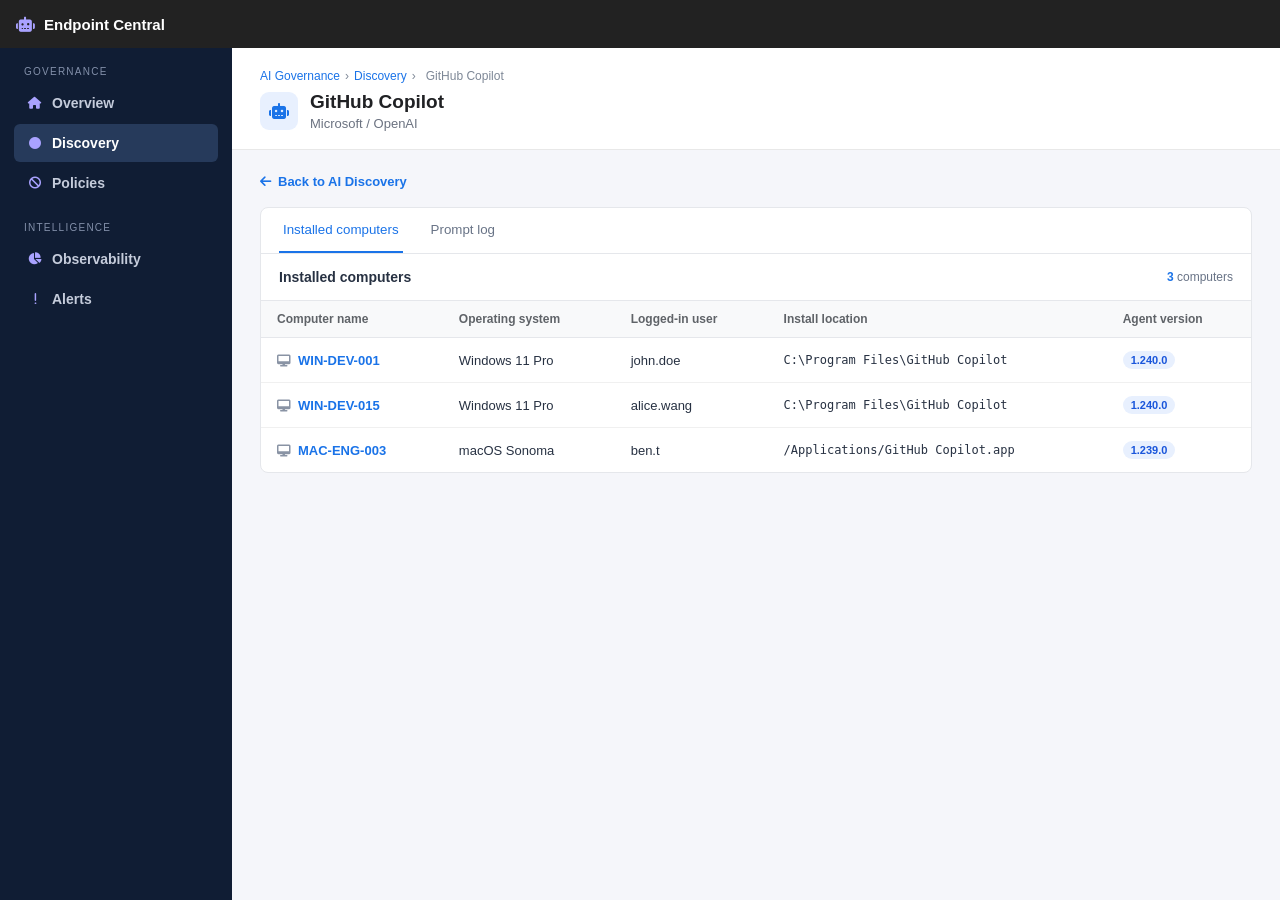
==== agent-details.html @ fd6d743c "Add agent prompt log and detail views" ====
<!DOCTYPE html>
<html lang="en">
<head>
  <meta charset="UTF-8" />
  <meta name="viewport" content="width=device-width, initial-scale=1.0" />
  <title>AI Agent Details — Endpoint Central</title>
  <link rel="stylesheet" href="https://cdnjs.cloudflare.com/ajax/libs/font-awesome/6.5.1/css/all.min.css" />
  <style>
    *{box-sizing:border-box;margin:0;padding:0} body{font-family:Lato,'Segoe UI',Arial,sans-serif;color:#273142;background:#f5f6fa;height:100vh;overflow:hidden} a{text-decoration:none;color:inherit}
    .topbar{height:48px;background:#222;color:#fff;display:flex;align-items:center;padding:0 16px;font-size:15px;font-weight:600}.topbar i{color:#a9a2ff;margin-right:9px}
    .layout{height:calc(100vh - 48px);display:flex}.sidebar{width:232px;flex:none;background:#101d34;padding:18px 14px}.section-label{padding:0 10px 7px;color:#8390aa;font-size:10px;font-weight:500;letter-spacing:1.25px;text-transform:uppercase}.section-label.intelligence{margin-top:20px}.nav-link{display:flex;align-items:center;gap:10px;padding:11px 14px;color:#c5ccdb;border-radius:6px;font-size:14px;font-weight:600;margin-bottom:2px}.nav-link i{width:14px;color:#a9a2ff;font-size:12px;text-align:center}.nav-link.active,.nav-link:hover{background:#263a5b;color:#fff}
    .content{flex:1;overflow:auto}.page-header{background:#fff;padding:21px 28px 18px;border-bottom:1px solid #e8e8e8}.breadcrumb{font-size:12px;color:#7d8796;margin-bottom:8px}.breadcrumb a{color:#1a73e8}.breadcrumb span{margin:0 5px}.title-row{display:flex;align-items:center;gap:12px}.agent-icon{width:38px;height:38px;display:grid;place-items:center;background:#e8f0fe;color:#1a73e8;border-radius:9px}.page-title{font-size:19px;font-weight:700;color:#202124}.subtitle{margin-top:3px;font-size:13px;color:#6b7280}
    .body{padding:22px 28px}.back-link{display:inline-flex;align-items:center;gap:7px;color:#1a73e8;font-size:13px;font-weight:600;margin-bottom:18px}.card{background:#fff;border:1px solid #e5e7eb;border-radius:8px;overflow:hidden;max-width:1100px}.tab-bar{display:flex;padding:0 18px;border-bottom:1px solid #e5e7eb}.tab{padding:14px 4px;margin-right:24px;border:0;border-bottom:2px solid transparent;background:none;color:#687386;font:600 13px inherit;cursor:pointer}.tab.active{color:#1a73e8;border-bottom-color:#1a73e8}.card-header{padding:15px 18px;border-bottom:1px solid #e5e7eb;display:flex;align-items:center;justify-content:space-between}.card-title{font-size:14px;font-weight:700}.computer-total{font-size:12px;color:#687386}.computer-total strong{color:#1a73e8}.table-wrap{overflow:auto}table{border-collapse:collapse;width:100%;min-width:680px}th{background:#f8f9fa;color:#5f6368;font-size:12px;text-align:left;padding:11px 16px;border-bottom:1px solid #e5e7eb}td{padding:13px 16px;font-size:13px;border-bottom:1px solid #f0f0f0}tr:last-child td{border-bottom:0}tbody tr.clickable{cursor:pointer}tbody tr.clickable:hover{background:#f5f8ff}.computer-name{font-weight:600;color:#1a73e8}.computer-name i{color:#8993a4;margin-right:7px;font-size:12px}.department{display:inline-block;background:#e8f0fe;color:#1a56db;padding:3px 8px;border-radius:9px;font-size:11px;font-weight:600}.classification{display:inline-block;background:#fff3e0;color:#a85c00;padding:3px 8px;border-radius:9px;font-size:11px;font-weight:600}.empty{padding:45px;text-align:center;color:#8b95a5;font-size:13px}.empty i{font-size:28px;display:block;margin-bottom:10px;color:#c4cad2}.prompt-preview{max-width:430px;white-space:nowrap;overflow:hidden;text-overflow:ellipsis}
  </style>
</head>
<body>
  <header class="topbar"><i class="fa fa-robot"></i> Endpoint Central</header>
  <div class="layout">
    <aside class="sidebar">
      <div class="section-label">Governance</div>
      <a class="nav-link" href="ai-discovery.html"><i class="fa fa-house"></i>Overview</a>
      <a class="nav-link active" href="ai-discovery.html"><i class="fa fa-circle"></i>Discovery</a>
      <a class="nav-link" href="privilege-control.html"><i class="fa fa-ban"></i>Policies</a>
      <div class="section-label intelligence">Intelligence</div>
      <a class="nav-link" href="data-access-audit.html"><i class="fa fa-chart-pie"></i>Observability</a>
      <a class="nav-link" href="#"><i class="fa fa-exclamation"></i>Alerts</a>
    </aside>
    <main class="content">
      <div class="page-header">
        <div class="breadcrumb"><a href="ai-discovery.html">AI Governance</a><span>›</span><a href="ai-discovery.html">Discovery</a><span>›</span><span id="crumbName">Agent details</span></div>
        <div class="title-row"><div class="agent-icon"><i class="fa fa-robot"></i></div><div><div class="page-title" id="agentName">AI Agent</div><div class="subtitle" id="agentPublisher"></div></div></div>
      </div>
      <div class="body">
        <a class="back-link" href="ai-discovery.html"><i class="fa fa-arrow-left"></i>Back to AI Discovery</a>
        <section class="card">
          <div class="tab-bar"><button class="tab active" data-tab="computers">Installed computers</button><button class="tab" data-tab="prompts">Prompt log</button></div>
          <div id="computersTab"><div class="card-header"><span class="card-title">Installed computers</span><span class="computer-total"><strong id="computerCount">0</strong> computers</span></div><div class="table-wrap"><table><thead><tr><th>Computer name</th><th>Operating system</th><th>Logged-in user</th><th>Install location</th><th>Agent version</th></tr></thead><tbody id="computerRows"></tbody></table></div></div>
          <div id="promptsTab" style="display:none"><div class="card-header"><span class="card-title">Prompt log</span><span class="computer-total"><strong id="promptCount">0</strong> prompts</span></div><div class="table-wrap"><table><thead><tr><th>Prompt</th><th>Attached files</th><th>Data classification</th><th>Computer</th><th>Time</th></tr></thead><tbody id="promptRows"></tbody></table></div></div>
        </section>
      </div>
    </main>
  </div>
  <script>
    const agents = {
      'AI-001': {name:'GitHub Copilot',provider:'Microsoft / OpenAI',computers:[['WIN-DEV-001','Windows 11 Pro','john.doe','C:\\Program Files\\GitHub Copilot','1.240.0'],['WIN-DEV-015','Windows 11 Pro','alice.wang','C:\\Program Files\\GitHub Copilot','1.240.0'],['MAC-ENG-003','macOS Sonoma','ben.t','/Applications/GitHub Copilot.app','1.239.0']]},
      'AI-002': {name:'Claude Desktop',provider:'Anthropic',computers:[['WIN-DEV-003','Windows 11 Pro','ravi.s','C:\\Users\\ravi.s\\AppData\\Local\\Claude','1.0.76'],['MAC-ENG-002','macOS Ventura','linda.m','/Applications/Claude.app','1.0.76']]},
      'AI-003': {name:'Cursor IDE',provider:'Anysphere / OpenAI',computers:[['WIN-DEV-007','Windows 11 Pro','emily.r','C:\\Users\\emily.r\\AppData\\Local\\Programs\\Cursor','0.48.7'],['MAC-ENG-008','macOS Sonoma','david.k','/Applications/Cursor.app','0.48.7']]},
      'AI-004': {name:'Ollama',provider:'Ollama (Local)',computers:[['WIN-DEV-011','Windows 11 Pro','arjun.p','C:\\Program Files\\Ollama','0.6.5']]},
      'AI-005': {name:'Continue.dev',provider:'Anthropic / OpenAI',computers:[['WIN-DEV-002','Windows 11 Pro','james.w','C:\\Users\\james.w\\.vscode\\extensions\\continue','1.0.3'],['WIN-DEV-008','Windows 10','nina.k','C:\\Users\\nina.k\\.vscode\\extensions\\continue','1.0.3']]},
      'AI-006': {name:'Gemini CLI',provider:'Google',computers:[['MAC-ENG-010','macOS Sonoma','sam.r','/usr/local/lib/node_modules/@google/gemini-cli','0.1.7']]},
      'AI-007': {name:'LM Studio',provider:'Hugging Face',computers:[['WIN-DEV-014','Windows 11 Pro','lucas.a','C:\\Users\\lucas.a\\AppData\\Local\\LM Studio','0.3.14'],['WIN-DEV-019','Windows 10','mia.c','C:\\Users\\mia.c\\AppData\\Local\\LM Studio','0.3.14']]},
      'AI-008': {name:'Codeium',provider:'Codeium',computers:[['WIN-DEV-004','Windows 11 Pro','zara.p','C:\\Users\\zara.p\\.vscode\\extensions\\codeium','1.41.0'],['WIN-DEV-013','Windows 11 Pro','henry.v','C:\\Users\\henry.v\\.vscode\\extensions\\codeium','1.41.0'],['MAC-ENG-005','macOS Ventura','grace.h','/Users/grace.h/.vscode/extensions/codeium','1.41.0']]}
    };
    const agentId = new URLSearchParams(location.search).get('agent') || 'AI-001';
    const agent = agents[agentId] || agents['AI-001'];
    const prompts = [
      {id:'P-001',text:'Summarize the customer escalation and propose a response.',files:['customer-escalation.docx'],classification:'Confidential',computer:agent.computers[0][0],time:'Jun 2, 2026 14:23'},
      {id:'P-002',text:'Review this deployment configuration for security issues.',files:['deployment-config.yaml','.env.example'],classification:'Internal',computer:agent.computers[0][0],time:'Jun 2, 2026 11:08'},
      {id:'P-003',text:'Create a concise summary of the attached project plan.',files:['project-plan.pdf'],classification:'Internal',computer:agent.computers.at(-1)[0],time:'Jun 1, 2026 16:42'}
    ];
    document.title = `${agent.name} — AI Discovery`;
    document.getElementById('agentName').textContent = agent.name;
    document.getElementById('crumbName').textContent = agent.name;
    document.getElementById('agentPublisher').textContent = agent.provider;
    document.getElementById('computerCount').textContent = agent.computers.length;
    document.getElementById('computerRows').innerHTML = agent.computers.length ? agent.computers.map(c => `<tr><td class="computer-name"><i class="fa fa-desktop"></i>${c[0]}</td><td>${c[1]}</td><td>${c[2]}</td><td style="font-family:monospace;font-size:12px">${c[3]}</td><td><span class="department">${c[4]}</span></td></tr>`).join('') : '<tr><td class="empty" colspan="5"><i class="fa fa-desktop"></i>No managed computers found for this agent.</td></tr>';
    document.getElementById('promptCount').textContent = prompts.length;
    document.getElementById('promptRows').innerHTML = prompts.map(p => `<tr class="clickable" onclick="location.href='prompt-details.html?agent=${agentId}&prompt=${p.id}'"><td class="prompt-preview">${p.text}</td><td>${p.files.join(', ')}</td><td><span class="classification">${p.classification}</span></td><td>${p.computer}</td><td class="last-seen">${p.time}</td></tr>`).join('');
    document.querySelectorAll('.tab').forEach(tab => tab.addEventListener('click', () => { const promptsActive = tab.dataset.tab === 'prompts'; document.querySelectorAll('.tab').forEach(t => t.classList.toggle('active', t === tab)); document.getElementById('computersTab').style.display = promptsActive ? 'none' : 'block'; document.getElementById('promptsTab').style.display = promptsActive ? 'block' : 'none'; }));
  </script>
</body>
</html>
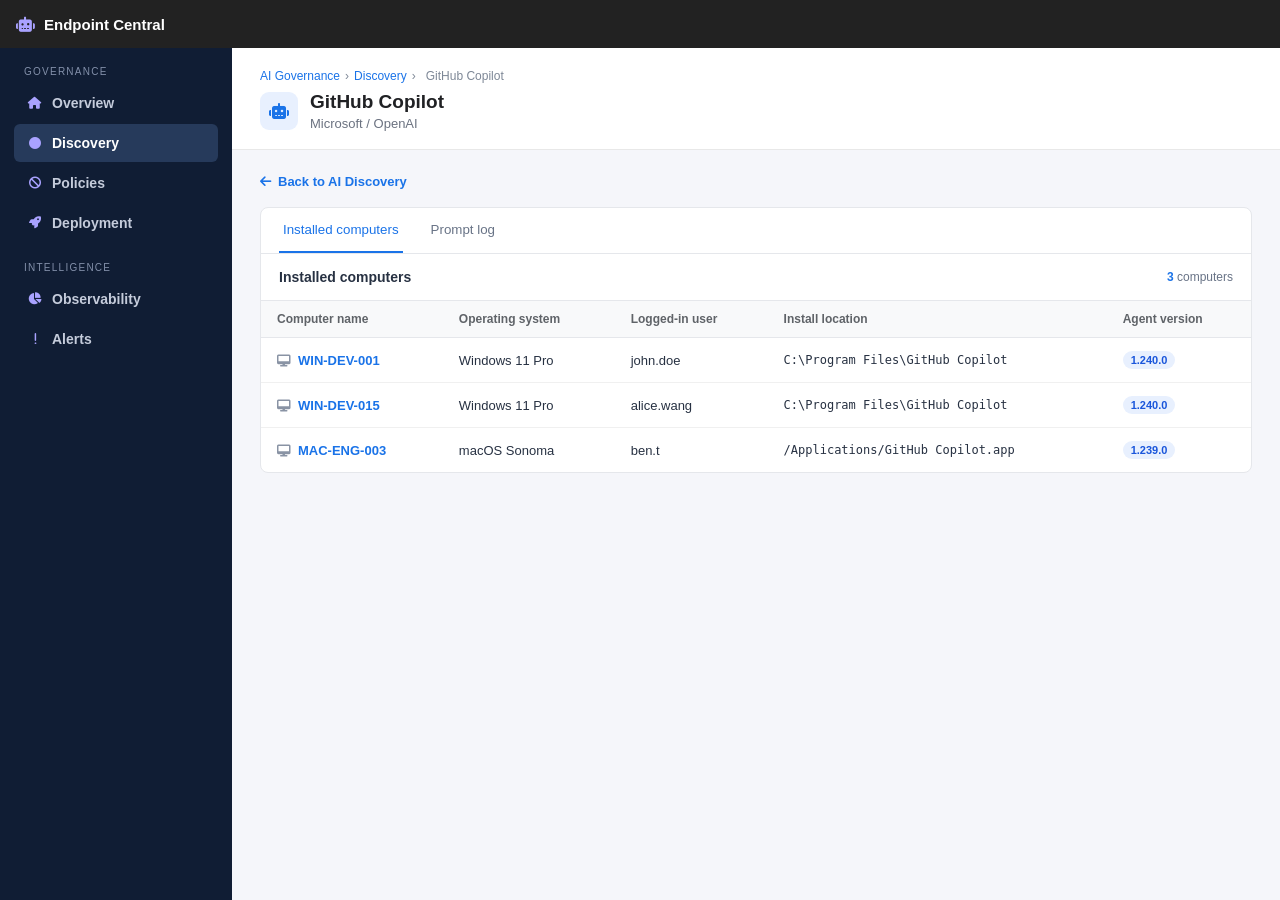
==== commit 3072face: "Add policy deployment and prompt observability" ====
--- a/agent-details.html
+++ b/agent-details.html
@@ -21,6 +21,7 @@
       <a class="nav-link" href="ai-discovery.html"><i class="fa fa-house"></i>Overview</a>
       <a class="nav-link active" href="ai-discovery.html"><i class="fa fa-circle"></i>Discovery</a>
       <a class="nav-link" href="privilege-control.html"><i class="fa fa-ban"></i>Policies</a>
+      <a class="nav-link" href="deployment.html"><i class="fa fa-rocket"></i>Deployment</a>
       <div class="section-label intelligence">Intelligence</div>
       <a class="nav-link" href="data-access-audit.html"><i class="fa fa-chart-pie"></i>Observability</a>
       <a class="nav-link" href="#"><i class="fa fa-exclamation"></i>Alerts</a>
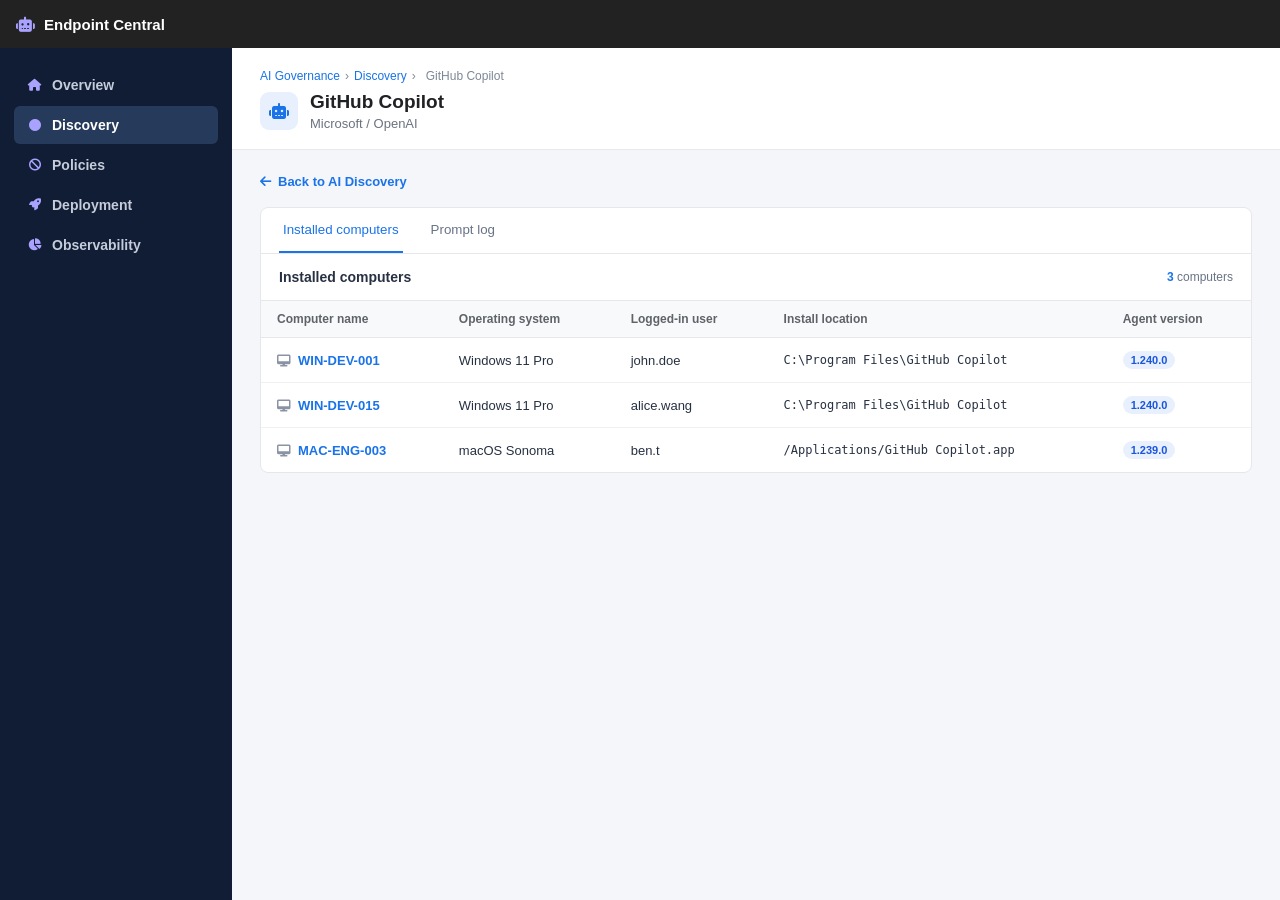
==== commit 3a2dfd69: "Add governance overview dashboard" ====
--- a/agent-details.html
+++ b/agent-details.html
@@ -17,14 +17,11 @@
   <header class="topbar"><i class="fa fa-robot"></i> Endpoint Central</header>
   <div class="layout">
     <aside class="sidebar">
-      <div class="section-label">Governance</div>
-      <a class="nav-link" href="ai-discovery.html"><i class="fa fa-house"></i>Overview</a>
+      <a class="nav-link" href="overview.html"><i class="fa fa-house"></i>Overview</a>
       <a class="nav-link active" href="ai-discovery.html"><i class="fa fa-circle"></i>Discovery</a>
       <a class="nav-link" href="privilege-control.html"><i class="fa fa-ban"></i>Policies</a>
       <a class="nav-link" href="deployment.html"><i class="fa fa-rocket"></i>Deployment</a>
-      <div class="section-label intelligence">Intelligence</div>
       <a class="nav-link" href="data-access-audit.html"><i class="fa fa-chart-pie"></i>Observability</a>
-      <a class="nav-link" href="#"><i class="fa fa-exclamation"></i>Alerts</a>
     </aside>
     <main class="content">
       <div class="page-header">
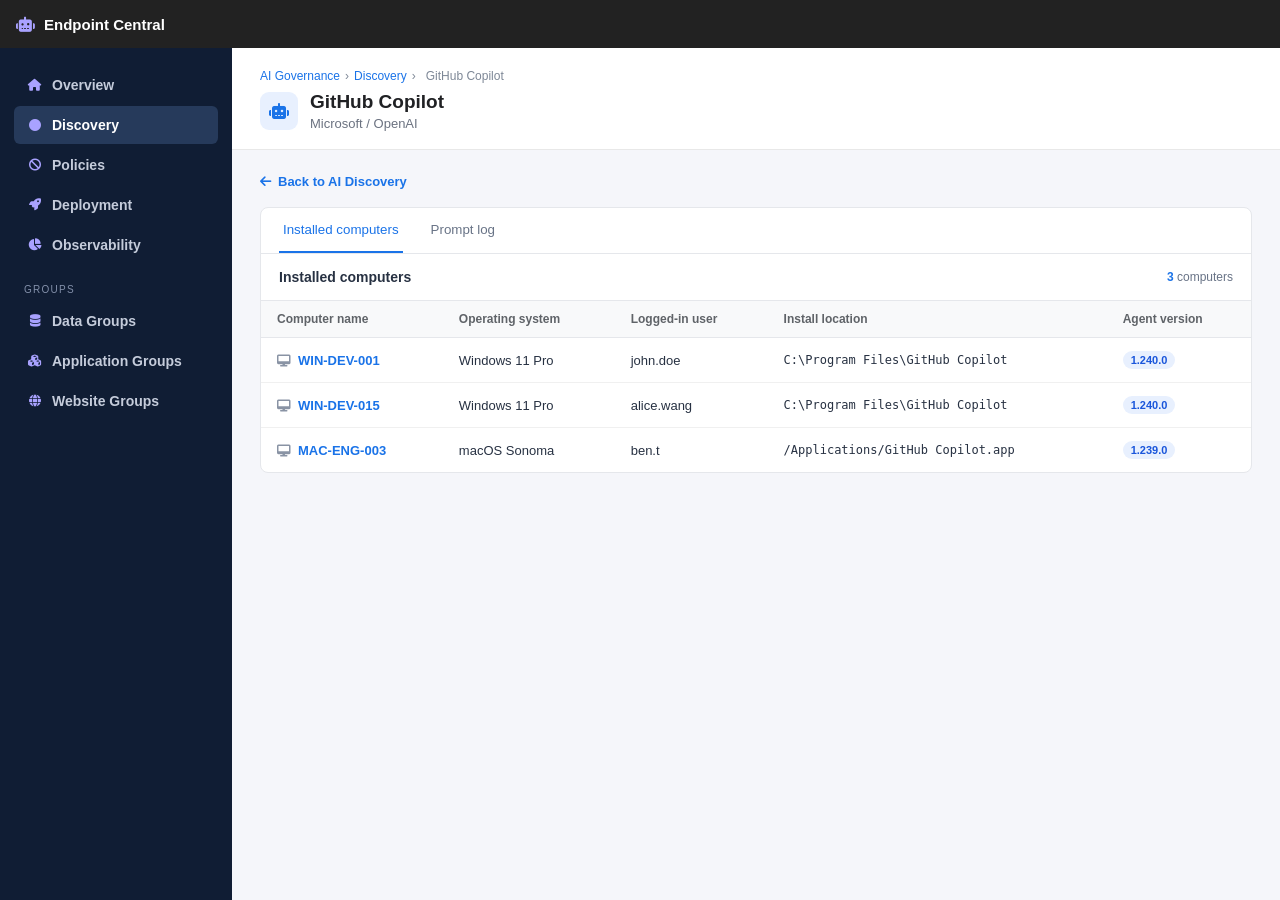
==== commit 256260c0: "Refine advanced rule group controls" ====
--- a/agent-details.html
+++ b/agent-details.html
@@ -22,6 +22,10 @@
       <a class="nav-link" href="privilege-control.html"><i class="fa fa-ban"></i>Policies</a>
       <a class="nav-link" href="deployment.html"><i class="fa fa-rocket"></i>Deployment</a>
       <a class="nav-link" href="data-access-audit.html"><i class="fa fa-chart-pie"></i>Observability</a>
+      <div class="section-label intelligence">Groups</div>
+      <a class="nav-link" href="#"><i class="fa fa-database"></i>Data Groups</a>
+      <a class="nav-link" href="#"><i class="fa fa-cubes"></i>Application Groups</a>
+      <a class="nav-link" href="#"><i class="fa fa-globe"></i>Website Groups</a>
     </aside>
     <main class="content">
       <div class="page-header">
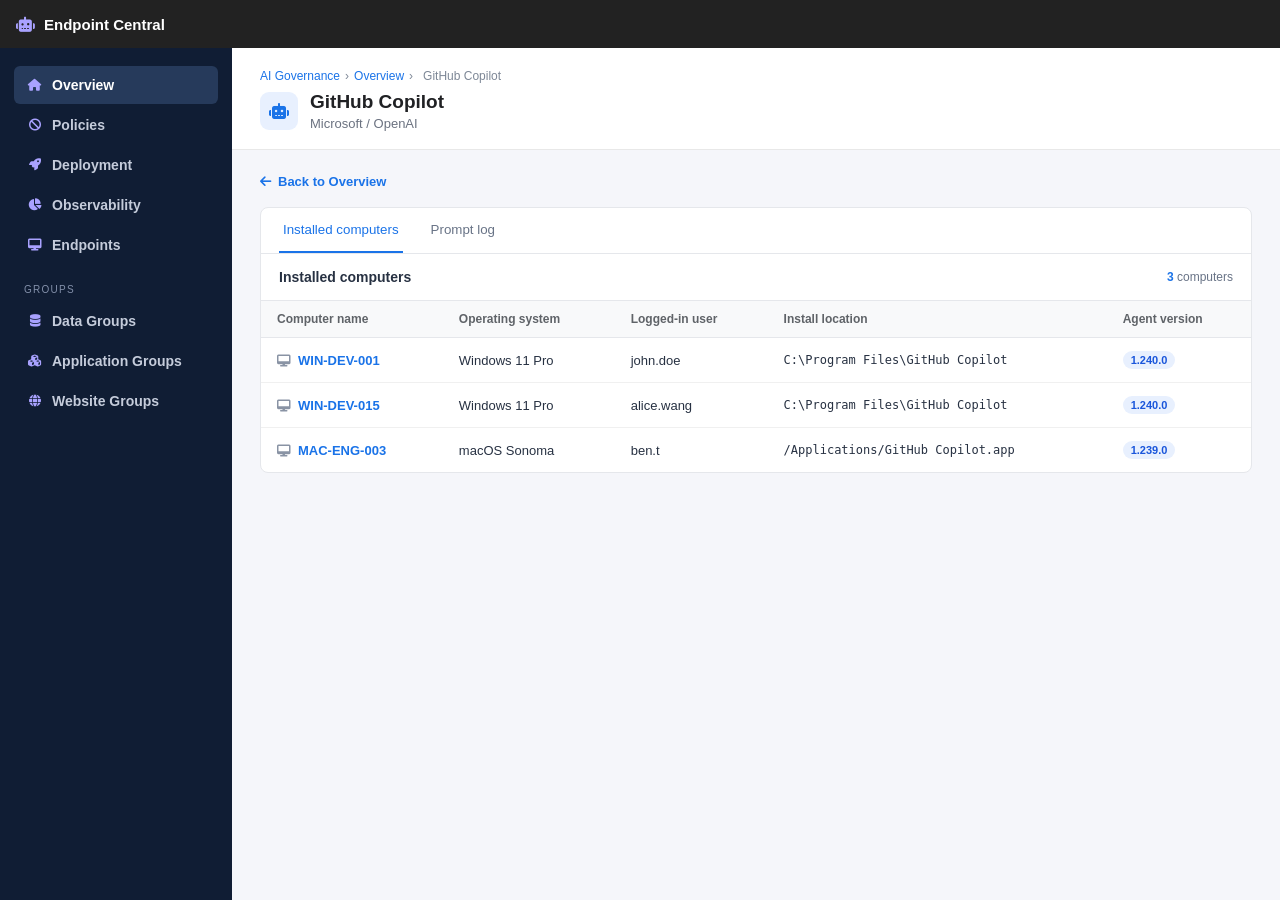
==== commit 8bbfde21: "Expand AI governance workflows and add product specs" ====
--- a/agent-details.html
+++ b/agent-details.html
@@ -17,11 +17,11 @@
   <header class="topbar"><i class="fa fa-robot"></i> Endpoint Central</header>
   <div class="layout">
     <aside class="sidebar">
-      <a class="nav-link" href="overview.html"><i class="fa fa-house"></i>Overview</a>
-      <a class="nav-link active" href="ai-discovery.html"><i class="fa fa-circle"></i>Discovery</a>
+      <a class="nav-link active" href="overview.html"><i class="fa fa-house"></i>Overview</a>
       <a class="nav-link" href="privilege-control.html"><i class="fa fa-ban"></i>Policies</a>
       <a class="nav-link" href="deployment.html"><i class="fa fa-rocket"></i>Deployment</a>
       <a class="nav-link" href="data-access-audit.html"><i class="fa fa-chart-pie"></i>Observability</a>
+      <a class="nav-link" href="endpoints.html"><i class="fa fa-desktop"></i>Endpoints</a>
       <div class="section-label intelligence">Groups</div>
       <a class="nav-link" href="#"><i class="fa fa-database"></i>Data Groups</a>
       <a class="nav-link" href="#"><i class="fa fa-cubes"></i>Application Groups</a>
@@ -29,11 +29,11 @@
     </aside>
     <main class="content">
       <div class="page-header">
-        <div class="breadcrumb"><a href="ai-discovery.html">AI Governance</a><span>›</span><a href="ai-discovery.html">Discovery</a><span>›</span><span id="crumbName">Agent details</span></div>
+        <div class="breadcrumb"><a href="overview.html">AI Governance</a><span>›</span><a href="overview.html#discoveredAgents">Overview</a><span>›</span><span id="crumbName">Agent details</span></div>
         <div class="title-row"><div class="agent-icon"><i class="fa fa-robot"></i></div><div><div class="page-title" id="agentName">AI Agent</div><div class="subtitle" id="agentPublisher"></div></div></div>
       </div>
       <div class="body">
-        <a class="back-link" href="ai-discovery.html"><i class="fa fa-arrow-left"></i>Back to AI Discovery</a>
+        <a class="back-link" href="overview.html#discoveredAgents"><i class="fa fa-arrow-left"></i>Back to Overview</a>
         <section class="card">
           <div class="tab-bar"><button class="tab active" data-tab="computers">Installed computers</button><button class="tab" data-tab="prompts">Prompt log</button></div>
           <div id="computersTab"><div class="card-header"><span class="card-title">Installed computers</span><span class="computer-total"><strong id="computerCount">0</strong> computers</span></div><div class="table-wrap"><table><thead><tr><th>Computer name</th><th>Operating system</th><th>Logged-in user</th><th>Install location</th><th>Agent version</th></tr></thead><tbody id="computerRows"></tbody></table></div></div>
@@ -56,11 +56,11 @@
     const agentId = new URLSearchParams(location.search).get('agent') || 'AI-001';
     const agent = agents[agentId] || agents['AI-001'];
     const prompts = [
-      {id:'P-001',text:'Summarize the customer escalation and propose a response.',files:['customer-escalation.docx'],classification:'Confidential',computer:agent.computers[0][0],time:'Jun 2, 2026 14:23'},
-      {id:'P-002',text:'Review this deployment configuration for security issues.',files:['deployment-config.yaml','.env.example'],classification:'Internal',computer:agent.computers[0][0],time:'Jun 2, 2026 11:08'},
-      {id:'P-003',text:'Create a concise summary of the attached project plan.',files:['project-plan.pdf'],classification:'Internal',computer:agent.computers.at(-1)[0],time:'Jun 1, 2026 16:42'}
+      {id:'P-001',text:'Summarize the customer escalation and propose a response.',files:['customer-escalation.docx','incident-timeline.xlsx'],classification:'PII',computer:agent.computers[0][0],time:'Jun 2, 2026 14:23'},
+      {id:'P-002',text:'Review this deployment configuration for security issues.',files:['deployment-config.yaml','.env.example'],classification:'Credentials & Secrets',computer:agent.computers[0][0],time:'Jun 2, 2026 11:08'},
+      {id:'P-003',text:'Create a concise summary of the attached project plan.',files:['project-plan.pdf','rollout-owners.csv'],classification:'Internal Documents',computer:agent.computers.at(-1)[0],time:'Jun 1, 2026 16:42'}
     ];
-    document.title = `${agent.name} — AI Discovery`;
+    document.title = `${agent.name} — AI Governance Overview`;
     document.getElementById('agentName').textContent = agent.name;
     document.getElementById('crumbName').textContent = agent.name;
     document.getElementById('agentPublisher').textContent = agent.provider;
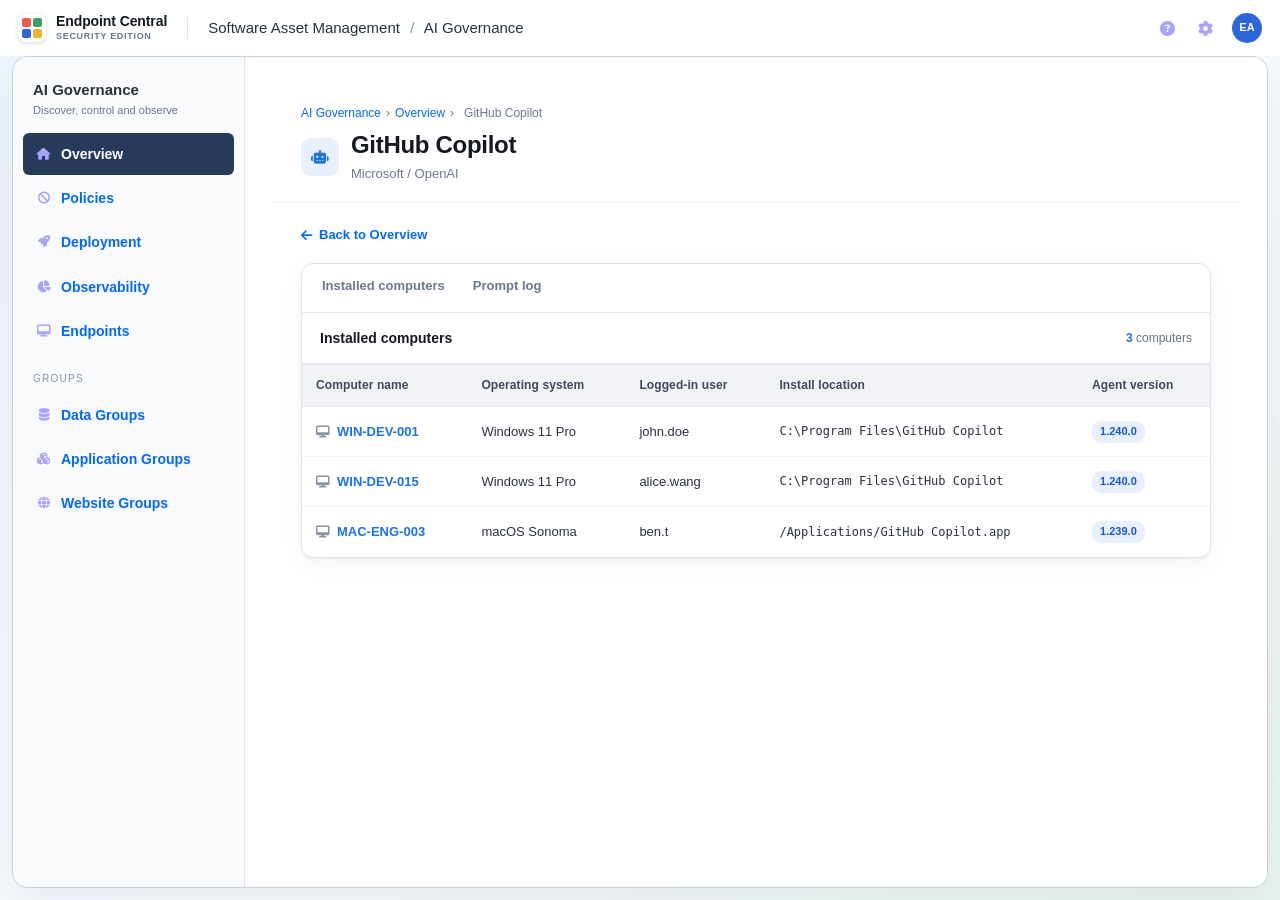
==== commit 6ce3e25f: "Revamp prototype with EC Prism design system" ====
--- a/agent-details.html
+++ b/agent-details.html
@@ -12,6 +12,8 @@
     .content{flex:1;overflow:auto}.page-header{background:#fff;padding:21px 28px 18px;border-bottom:1px solid #e8e8e8}.breadcrumb{font-size:12px;color:#7d8796;margin-bottom:8px}.breadcrumb a{color:#1a73e8}.breadcrumb span{margin:0 5px}.title-row{display:flex;align-items:center;gap:12px}.agent-icon{width:38px;height:38px;display:grid;place-items:center;background:#e8f0fe;color:#1a73e8;border-radius:9px}.page-title{font-size:19px;font-weight:700;color:#202124}.subtitle{margin-top:3px;font-size:13px;color:#6b7280}
     .body{padding:22px 28px}.back-link{display:inline-flex;align-items:center;gap:7px;color:#1a73e8;font-size:13px;font-weight:600;margin-bottom:18px}.card{background:#fff;border:1px solid #e5e7eb;border-radius:8px;overflow:hidden;max-width:1100px}.tab-bar{display:flex;padding:0 18px;border-bottom:1px solid #e5e7eb}.tab{padding:14px 4px;margin-right:24px;border:0;border-bottom:2px solid transparent;background:none;color:#687386;font:600 13px inherit;cursor:pointer}.tab.active{color:#1a73e8;border-bottom-color:#1a73e8}.card-header{padding:15px 18px;border-bottom:1px solid #e5e7eb;display:flex;align-items:center;justify-content:space-between}.card-title{font-size:14px;font-weight:700}.computer-total{font-size:12px;color:#687386}.computer-total strong{color:#1a73e8}.table-wrap{overflow:auto}table{border-collapse:collapse;width:100%;min-width:680px}th{background:#f8f9fa;color:#5f6368;font-size:12px;text-align:left;padding:11px 16px;border-bottom:1px solid #e5e7eb}td{padding:13px 16px;font-size:13px;border-bottom:1px solid #f0f0f0}tr:last-child td{border-bottom:0}tbody tr.clickable{cursor:pointer}tbody tr.clickable:hover{background:#f5f8ff}.computer-name{font-weight:600;color:#1a73e8}.computer-name i{color:#8993a4;margin-right:7px;font-size:12px}.department{display:inline-block;background:#e8f0fe;color:#1a56db;padding:3px 8px;border-radius:9px;font-size:11px;font-weight:600}.classification{display:inline-block;background:#fff3e0;color:#a85c00;padding:3px 8px;border-radius:9px;font-size:11px;font-weight:600}.empty{padding:45px;text-align:center;color:#8b95a5;font-size:13px}.empty i{font-size:28px;display:block;margin-bottom:10px;color:#c4cad2}.prompt-preview{max-width:430px;white-space:nowrap;overflow:hidden;text-overflow:ellipsis}
   </style>
+  <link rel="stylesheet" href="prism-theme.css">
+  <script src="prism-shell.js" defer></script>
 </head>
 <body>
   <header class="topbar"><i class="fa fa-robot"></i> Endpoint Central</header>
--- a/prism-theme.css
+++ b/prism-theme.css
@@ -0,0 +1,123 @@
+/* Endpoint Central Prism design-system adapter for the AI Governance prototype. */
+@font-face{font-family:"Zoho Puvi";src:url("https://static.zohocdn.com/iam/v2/components/fonts/Zoho_Puvi_Regular.woff2") format("woff2");font-weight:400;font-style:normal;font-display:swap}
+@font-face{font-family:"Zoho Puvi";src:url("https://static.zohocdn.com/iam/v2/components/fonts/Zoho_Puvi_Medium.woff2") format("woff2");font-weight:500;font-style:normal;font-display:swap}
+@font-face{font-family:"Zoho Puvi";src:url("https://static.zohocdn.com/iam/v2/components/fonts/Zoho_Puvi_Semibold.woff2") format("woff2");font-weight:600;font-style:normal;font-display:swap}
+
+:root{
+  --uems-white:#fff;--uems-black:#15181e;
+  --uems-text-primary:#15181e;--uems-text-secondary:#2a303d;--uems-text-tertiary:#40485b;--uems-text-quaternary:#6b7690;--uems-text-disabled:#8893ad;--uems-text-link:#006aff;
+  --uems-border-primary:#b4bbcc;--uems-border-secondary:#c3c9d6;--uems-border-tertiary:#e1e4eb;--uems-border-quaternary:#f0f2f5;--uems-border-accent:#006aff;
+  --uems-bg-primary:#fff;--uems-bg-secondary:#f0f2f5;--uems-bg-secondary-subtle:#f9fafb;--uems-bg-hover:#f0f4fa;--uems-bg-active:#eaf0fc;
+  --uems-info:#2c66dd;--uems-info-subtle:#eaf0fc;--uems-success:#0a7138;--uems-success-subtle:#e7f3ed;--uems-error:#c1181b;--uems-error-subtle:#fdebec;--uems-warning:#bc4200;--uems-warning-subtle:#ffeee5;--uems-alert:#956b11;--uems-alert-subtle:#fef8eb;
+  --uems-space-1:4px;--uems-space-2:8px;--uems-space-3:12px;--uems-space-4:16px;--uems-space-5:20px;--uems-space-6:24px;--uems-space-8:32px;
+  --uems-radius-1:4px;--uems-radius-2:8px;--uems-radius-3:12px;--uems-radius-4:16px;--uems-radius-pill:999px;
+  --uems-shadow-card:0 1px 2px rgba(21,24,30,.05),0 6px 20px rgba(64,72,91,.06);--uems-shadow-overlay:0 12px 36px rgba(21,24,30,.16);
+  --prism-sidebar:232px;--prism-header:56px;
+}
+
+*,*::before,*::after{box-sizing:border-box}
+html,body{min-height:100%}
+body.prism-ui{margin:0;color:var(--uems-text-primary);font-family:"Zoho Puvi",Inter,"Segoe UI",Arial,sans-serif;font-size:14px;line-height:1.45;background:linear-gradient(135deg,#edf5ff 0%,#fafcff 52%,#eaf5ef 100%);-webkit-font-smoothing:antialiased}
+body.prism-ui a{color:var(--uems-text-link);text-decoration:none}
+body.prism-ui button,body.prism-ui input,body.prism-ui select,body.prism-ui textarea{font:inherit}
+
+/* Product shell */
+body.prism-ui>.top,body.prism-ui>.topbar{height:var(--prism-header)!important;min-height:var(--prism-header)!important;padding:0 18px!important;display:flex!important;align-items:center!important;gap:20px!important;color:var(--uems-text-primary)!important;background:rgba(255,255,255,.92)!important;border:0!important;box-shadow:none!important;backdrop-filter:blur(12px);position:relative;z-index:100}
+body.prism-ui>.topbar{position:relative!important}
+body.prism-ui.prism-complex-shell>.topbar{position:fixed!important;inset:0 0 auto 0!important}
+.prism-brand{display:flex;align-items:center;gap:10px;min-width:max-content}
+.prism-brand-mark{width:28px;height:28px;display:grid;grid-template-columns:repeat(2,1fr);gap:2px;padding:4px;border-radius:8px;background:#fff;box-shadow:0 1px 4px rgba(21,24,30,.18)}
+.prism-brand-mark span{display:block;border-radius:2px}.prism-brand-mark span:nth-child(1){background:#f15b46}.prism-brand-mark span:nth-child(2){background:#38a169}.prism-brand-mark span:nth-child(3){background:#2c66dd}.prism-brand-mark span:nth-child(4){background:#f0b429}
+.prism-brand-copy{display:flex;flex-direction:column;line-height:1.05}.prism-brand-copy strong{font-size:14px;font-weight:700;letter-spacing:-.1px}.prism-brand-copy small{margin-top:3px;color:var(--uems-text-quaternary);font-size:9px;font-weight:600;text-transform:uppercase;letter-spacing:.7px}
+.prism-header-context{padding-left:20px;border-left:1px solid var(--uems-border-tertiary);color:var(--uems-text-secondary);font-weight:500}.prism-header-context span{padding:0 6px;color:var(--uems-text-disabled)}
+.prism-header-actions{margin-left:auto;display:flex;align-items:center;gap:6px}.prism-icon-button{width:32px;height:32px;display:grid;place-items:center;border:1px solid transparent;border-radius:8px;color:var(--uems-text-tertiary);background:transparent}.prism-icon-button:hover{border-color:var(--uems-border-tertiary);background:var(--uems-bg-secondary-subtle)}.prism-avatar{width:30px;height:30px;display:grid;place-items:center;border-radius:50%;color:#fff;background:#2c66dd;font-size:11px;font-weight:700}
+body.prism-ui .topbar-left .brand{display:flex!important;align-items:center!important;padding:0!important;border:0!important;background:transparent!important;color:inherit!important}
+body.prism-ui .topbar-nav{height:100%;gap:2px}
+body.prism-ui .topnav-item{height:100%;padding:0 10px!important;display:flex;align-items:center;color:var(--uems-text-quaternary)!important;border:0!important;font-size:12px!important;font-weight:500}
+body.prism-ui .topnav-item:hover{color:var(--uems-text-primary)!important;background:var(--uems-bg-secondary-subtle)!important}
+body.prism-ui .topnav-item.active{color:var(--uems-text-link)!important;background:transparent!important;box-shadow:inset 0 -3px 0 var(--uems-border-accent)}
+body.prism-ui .topbar-right{margin-left:auto;color:var(--uems-text-tertiary)}
+body.prism-ui .topbar-action{border-radius:8px!important;color:var(--uems-text-tertiary)!important}.topbar-action:hover{background:var(--uems-bg-secondary)!important}
+
+body.prism-ui>.layout,body.prism-ui>.main-wrapper{display:flex;margin:0 12px 12px!important;height:calc(100vh - 68px)!important;min-height:620px;background:var(--uems-bg-primary);border:1px solid rgba(180,187,204,.7);border-radius:var(--uems-radius-4);box-shadow:0 18px 50px rgba(65,82,110,.10);overflow:hidden}
+body.prism-ui>.main-wrapper{position:relative!important;top:auto!important;left:auto!important;width:auto!important;margin-top:var(--prism-header)!important}
+body.prism-ui .side,body.prism-ui .sidebar{flex:0 0 var(--prism-sidebar);width:var(--prism-sidebar)!important;min-width:var(--prism-sidebar);padding:14px 10px!important;background:var(--uems-bg-secondary-subtle)!important;border-right:1px solid var(--uems-border-tertiary)!important;color:var(--uems-text-secondary);overflow-y:auto}
+.prism-side-heading{padding:8px 10px 14px}.prism-side-heading strong{display:block;font-size:15px;font-weight:700}.prism-side-heading small{display:block;margin-top:2px;color:var(--uems-text-quaternary);font-size:11px}
+body.prism-ui .nav,body.prism-ui .sidebar-group-items li a{min-height:38px;margin:2px 0;padding:9px 10px!important;display:flex!important;align-items:center;gap:10px;border-radius:8px!important;color:var(--uems-text-tertiary)!important;border:0!important;font-size:13px!important;font-weight:500}
+body.prism-ui .nav i,body.prism-ui .sidebar-group-items li a i{width:18px;text-align:center;color:var(--uems-text-quaternary)}
+body.prism-ui .nav:hover,body.prism-ui .sidebar-group-items li a:hover{background:var(--uems-bg-hover)!important;color:var(--uems-text-primary)!important}
+body.prism-ui .nav.active,body.prism-ui .sidebar-group-items li a.active{background:var(--uems-bg-active)!important;color:#174ea6!important;font-weight:600!important;box-shadow:inset 3px 0 0 var(--uems-border-accent)}
+body.prism-ui .nav.active i,body.prism-ui .sidebar-group-items li a.active i{color:var(--uems-text-link)}
+body.prism-ui .label,body.prism-ui .sidebar-sub-label{display:block;margin:20px 10px 7px!important;padding:0!important;color:var(--uems-text-disabled)!important;font-size:10px!important;font-weight:700!important;letter-spacing:1.1px;text-transform:uppercase}
+body.prism-ui .sidebar-group:not(#aiGovGroup){display:none!important}
+body.prism-ui .sidebar-group-header{display:none!important}
+body.prism-ui .sidebar-group-items{display:block!important;margin:0!important;padding:0!important;list-style:none}
+body.prism-ui .sidebar-collapse-btn{border-color:var(--uems-border-tertiary)!important;background:#fff!important;color:var(--uems-text-quaternary)!important}
+
+/* Content and page headers */
+body.prism-ui .main,body.prism-ui .content{min-width:0;flex:1;background:var(--uems-bg-primary);overflow:auto!important}
+body.prism-ui .main>.header,body.prism-ui .content-header,body.prism-ui .page-header{padding:24px 28px 18px!important;background:#fff!important;border-bottom:1px solid var(--uems-border-quaternary)!important}
+body.prism-ui .header .title,body.prism-ui .page-title,body.prism-ui h1{color:var(--uems-text-primary)!important;font-size:24px!important;line-height:1.25!important;font-weight:700!important;letter-spacing:-.3px}
+body.prism-ui .header .sub,body.prism-ui .page-subtitle,body.prism-ui .subtitle{margin-top:5px;color:var(--uems-text-quaternary)!important;font-size:13px!important}
+body.prism-ui .crumb,body.prism-ui .breadcrumb{margin-bottom:8px;color:var(--uems-text-quaternary)!important;font-size:12px!important}
+body.prism-ui .crumb a,body.prism-ui .breadcrumb a{color:var(--uems-text-link)!important}
+body.prism-ui .content{padding:24px 28px!important}
+body.prism-ui main.page{width:min(1180px,calc(100% - 48px))!important;margin:24px auto 56px!important;padding:0!important}
+body.prism-ui main.page>.back{display:inline-flex;align-items:center;gap:7px;margin-bottom:14px;font-weight:500}
+
+/* Cards, KPI strip, widgets */
+body.prism-ui .card,body.prism-ui .summary-card,body.prism-ui .metric,body.prism-ui .kpi-card,body.prism-ui .panel,body.prism-ui .widget{background:#fff!important;border:1px solid var(--uems-border-tertiary)!important;border-radius:var(--uems-radius-3)!important;box-shadow:var(--uems-shadow-card)!important}
+body.prism-ui .metrics,body.prism-ui .summary,body.prism-ui .kpi-strip{gap:12px!important}
+body.prism-ui .metric,body.prism-ui .summary-card,body.prism-ui .kpi-card{min-height:104px;padding:18px!important;position:relative;overflow:hidden}
+body.prism-ui .metric::before,body.prism-ui .summary-card::before,body.prism-ui .kpi-card::before{content:"";position:absolute;inset:0 auto 0 0;width:3px;background:#2c66dd}
+body.prism-ui .metric-label,body.prism-ui .summary-label,body.prism-ui .kpi-label{color:var(--uems-text-quaternary)!important;font-size:12px!important;font-weight:600!important}
+body.prism-ui .metric-value,body.prism-ui .summary-value,body.prism-ui .kpi-value{margin-top:7px;color:var(--uems-text-primary)!important;font-size:24px!important;font-weight:700!important;letter-spacing:-.4px}
+body.prism-ui .metric-value a,body.prism-ui .kpi-value a{color:var(--uems-text-link)!important}
+body.prism-ui .card-head,body.prism-ui .panel-head,body.prism-ui .card>h2{min-height:50px;padding:14px 18px!important;display:flex;align-items:center;justify-content:space-between;color:var(--uems-text-secondary)!important;background:var(--uems-bg-secondary-subtle)!important;border-bottom:1px solid var(--uems-border-tertiary)!important;border-radius:12px 12px 0 0;font-size:14px!important;font-weight:700!important}
+body.prism-ui .card-body{padding:20px!important}
+
+/* Data tables */
+body.prism-ui .table-wrap{margin:0 28px 28px!important;border:1px solid var(--uems-border-tertiary)!important;border-radius:var(--uems-radius-3)!important;background:#fff!important;overflow:auto!important;box-shadow:0 1px 2px rgba(21,24,30,.03)}
+body.prism-ui .card .table-wrap,body.prism-ui .content .table-wrap,body.prism-ui .tab-panel .table-wrap{margin:0!important;border-width:1px 0 0!important;border-radius:0 0 12px 12px!important;box-shadow:none}
+body.prism-ui table{width:100%;border-collapse:separate!important;border-spacing:0!important;color:var(--uems-text-secondary);font-size:13px!important}
+body.prism-ui thead th{height:42px;padding:9px 14px!important;color:var(--uems-text-tertiary)!important;background:var(--uems-bg-secondary)!important;border:0!important;border-bottom:1px solid var(--uems-border-tertiary)!important;font-size:12px!important;font-weight:600!important;letter-spacing:.1px;text-align:left;white-space:nowrap}
+body.prism-ui tbody td{height:50px;padding:10px 14px!important;border:0!important;border-bottom:1px solid var(--uems-border-quaternary)!important;background:#fff!important;vertical-align:middle}
+body.prism-ui tbody tr:last-child td{border-bottom:0!important}
+body.prism-ui tbody tr:hover td{background:#f7faff!important}
+body.prism-ui td a{font-weight:500}
+
+/* Toolbars, filters, controls */
+body.prism-ui .toolbar,body.prism-ui .filters,body.prism-ui .filter-bar{min-height:62px;padding:12px 28px!important;display:flex;align-items:center;gap:12px;background:#fff!important;border-bottom:0!important}
+body.prism-ui .btn,body.prism-ui button.btn{min-height:34px;padding:7px 13px!important;display:inline-flex;align-items:center;justify-content:center;gap:7px;border:1px solid var(--uems-border-secondary)!important;border-radius:var(--uems-radius-2)!important;color:var(--uems-text-secondary)!important;background:#fff!important;box-shadow:0 1px 1px rgba(21,24,30,.03);font-size:13px!important;font-weight:500!important;cursor:pointer;transition:.15s ease}
+body.prism-ui .btn:hover{border-color:var(--uems-border-primary)!important;background:var(--uems-bg-secondary-subtle)!important}
+body.prism-ui .btn.primary,body.prism-ui .primary.btn{color:#fff!important;background:#1769e0!important;border-color:#1769e0!important}.btn.primary:hover{background:#0f5dcf!important}
+body.prism-ui input:not([type=radio]):not([type=checkbox]),body.prism-ui select,body.prism-ui textarea{min-height:36px;padding:7px 11px!important;color:var(--uems-text-primary)!important;background:#fff!important;border:1px solid var(--uems-border-secondary)!important;border-radius:var(--uems-radius-2)!important;outline:0!important;box-shadow:none!important}
+body.prism-ui input:focus,body.prism-ui select:focus,body.prism-ui textarea:focus{border-color:var(--uems-border-accent)!important;box-shadow:0 0 0 3px rgba(0,106,255,.1)!important}
+body.prism-ui .search{min-height:38px;border-color:var(--uems-border-secondary)!important;border-radius:8px!important;background:#fff!important}.search:focus-within{border-color:var(--uems-border-accent)!important;box-shadow:0 0 0 3px rgba(0,106,255,.1)}
+body.prism-ui .filter-link{padding:8px 11px;border-radius:7px;color:var(--uems-text-tertiary)!important;font-weight:500}.filter-link:hover{background:var(--uems-bg-secondary)}.filter-link.active{color:#174ea6!important;background:var(--uems-bg-active)}
+body.prism-ui .filter-summary{margin:0 28px 12px!important;color:var(--uems-text-quaternary)!important}
+
+/* Tabs, statuses and tags */
+body.prism-ui .tabs{min-height:48px;padding:0 18px!important;display:flex;gap:22px;border-bottom:1px solid var(--uems-border-tertiary)!important;background:#fff!important}
+body.prism-ui .tab{min-height:48px;padding:0 2px!important;border:0!important;border-bottom:3px solid transparent!important;border-radius:0!important;color:var(--uems-text-quaternary)!important;background:transparent!important;font-size:13px!important;font-weight:600!important}.tab:hover{color:var(--uems-text-primary)!important}.tab.active{color:var(--uems-text-link)!important;border-bottom-color:var(--uems-border-accent)!important}
+body.prism-ui .status,body.prism-ui .badge,body.prism-ui .tag,body.prism-ui .pill,body.prism-ui .platform{padding:4px 8px!important;border:0!important;border-radius:var(--uems-radius-pill)!important;color:var(--uems-text-tertiary);background:var(--uems-bg-secondary);font-size:11px!important;font-weight:600!important;white-space:nowrap}
+body.prism-ui .status.success,body.prism-ui .badge.green,body.prism-ui .tag.green{color:var(--uems-success)!important;background:var(--uems-success-subtle)!important}.status.failed,.status.error,.badge.red,.tag.red{color:var(--uems-error)!important;background:var(--uems-error-subtle)!important}.status.warning,.badge.orange,.tag.orange{color:var(--uems-warning)!important;background:var(--uems-warning-subtle)!important}.status.pending,.badge.blue,.tag.blue{color:var(--uems-info)!important;background:var(--uems-info-subtle)!important}
+
+/* Forms and policy configuration */
+body.prism-ui main.page>.card{margin:16px 0!important;overflow:visible}
+body.prism-ui .section-intro,body.prism-ui .subsection-copy,body.prism-ui .hint{color:var(--uems-text-quaternary)!important}
+body.prism-ui .subsection{padding:18px 0!important;border-top:1px solid var(--uems-border-quaternary)!important}.subsection:first-of-type{border-top:0!important;padding-top:4px!important}
+body.prism-ui .subsection-title{color:var(--uems-text-secondary)!important;font-size:13px!important;font-weight:700!important}
+body.prism-ui .mode-grid{gap:12px!important}.mode-grid .mode{padding:16px!important;border:1px solid var(--uems-border-tertiary)!important;border-radius:10px!important;background:#fff!important}.mode-grid .mode:has(input:checked){border-color:#8cb8f8!important;background:#f5f9ff!important;box-shadow:0 0 0 1px #8cb8f8}
+body.prism-ui input[type=radio],body.prism-ui input[type=checkbox]{accent-color:#1769e0}
+body.prism-ui .toggle{padding:4px 0!important}
+body.prism-ui .actions{position:sticky!important;bottom:0;z-index:10;margin-top:20px!important;padding:14px 0!important;display:flex;justify-content:flex-end;gap:10px;background:rgba(255,255,255,.94);border-top:1px solid var(--uems-border-tertiary);backdrop-filter:blur(8px)}
+body.prism-ui .advanced-head{align-items:center!important}
+
+/* Dialogs and informational treatments */
+body.prism-ui .modal{background:rgba(21,24,30,.42)!important;backdrop-filter:blur(2px)}
+body.prism-ui .dialog{border:1px solid var(--uems-border-tertiary)!important;border-radius:14px!important;box-shadow:var(--uems-shadow-overlay)!important;overflow:hidden}.dialog-head{padding:16px 20px!important;background:var(--uems-bg-secondary-subtle)!important;border-bottom:1px solid var(--uems-border-tertiary)!important}.dialog-body{padding:20px!important}.dialog-foot{padding:14px 20px!important;background:var(--uems-bg-secondary-subtle)!important;border-top:1px solid var(--uems-border-tertiary)!important}
+body.prism-ui .merge-banner,body.prism-ui .info-box,body.prism-ui .notice{padding:12px 14px!important;color:#174a8b!important;background:var(--uems-info-subtle)!important;border:1px solid #cbdcf8!important;border-radius:9px!important}
+
+@media(max-width:1000px){:root{--prism-sidebar:210px}.prism-header-context{display:none}body.prism-ui .topbar-nav{display:none!important}body.prism-ui>.layout,body.prism-ui>.main-wrapper{margin-inline:8px!important}.metrics,.summary,.kpi-strip{grid-template-columns:repeat(2,minmax(0,1fr))!important}}
+@media(max-width:720px){body.prism-ui>.layout,body.prism-ui>.main-wrapper{height:auto!important;min-height:calc(100vh - 64px);margin:0!important;border-radius:0!important;border-inline:0!important}body.prism-ui .side,body.prism-ui .sidebar{display:none!important}body.prism-ui .content,body.prism-ui .main>.header,body.prism-ui .toolbar{padding-left:16px!important;padding-right:16px!important}body.prism-ui .table-wrap{margin:0 16px 20px!important}.metrics,.summary,.kpi-strip{grid-template-columns:1fr!important}body.prism-ui main.page{width:calc(100% - 28px)!important}.prism-brand-copy small{display:none}}
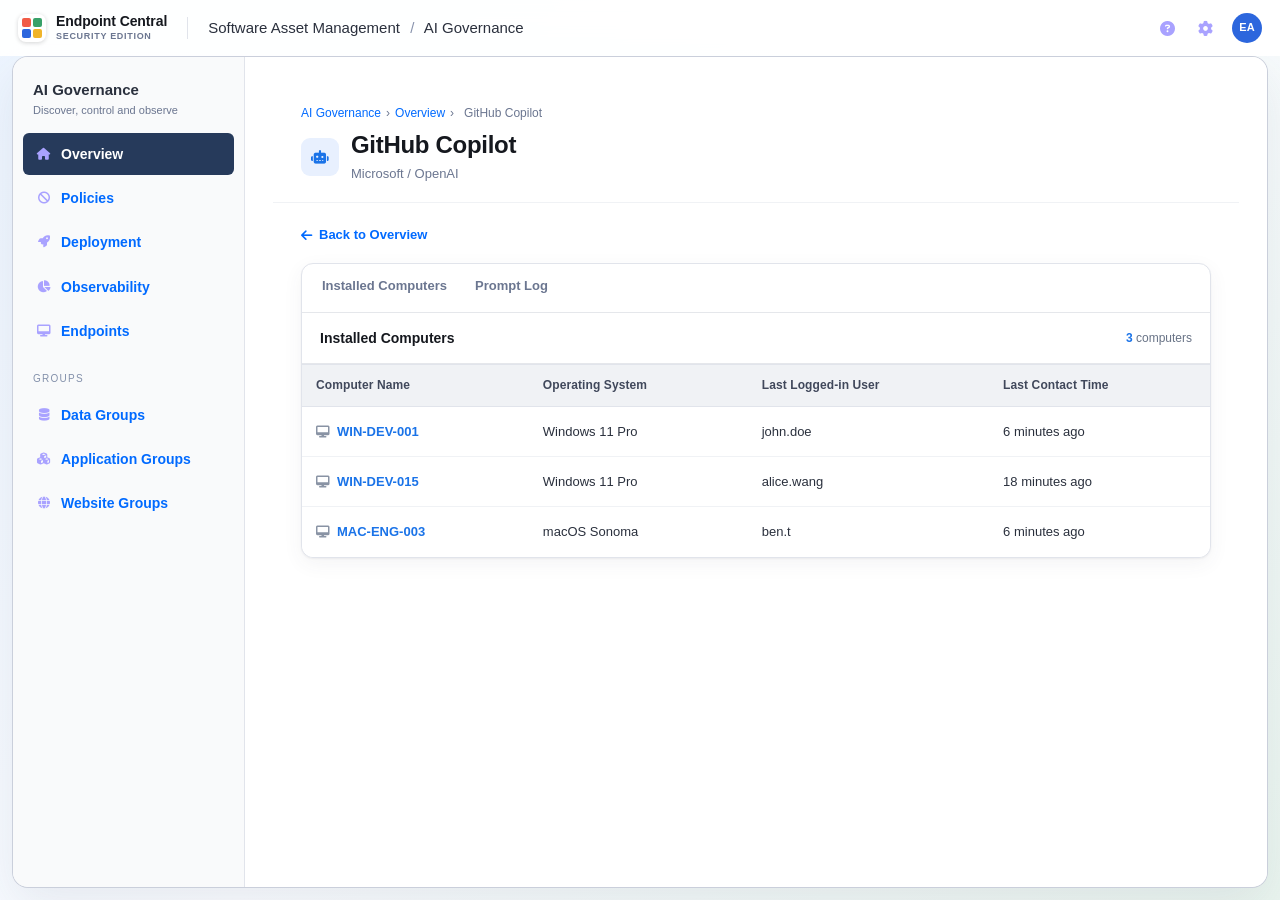
==== commit de3f6237: "feat: align AI Governance prototype and workflows" ====
--- a/agent-details.html
+++ b/agent-details.html
@@ -37,9 +37,9 @@
       <div class="body">
         <a class="back-link" href="overview.html#discoveredAgents"><i class="fa fa-arrow-left"></i>Back to Overview</a>
         <section class="card">
-          <div class="tab-bar"><button class="tab active" data-tab="computers">Installed computers</button><button class="tab" data-tab="prompts">Prompt log</button></div>
-          <div id="computersTab"><div class="card-header"><span class="card-title">Installed computers</span><span class="computer-total"><strong id="computerCount">0</strong> computers</span></div><div class="table-wrap"><table><thead><tr><th>Computer name</th><th>Operating system</th><th>Logged-in user</th><th>Install location</th><th>Agent version</th></tr></thead><tbody id="computerRows"></tbody></table></div></div>
-          <div id="promptsTab" style="display:none"><div class="card-header"><span class="card-title">Prompt log</span><span class="computer-total"><strong id="promptCount">0</strong> prompts</span></div><div class="table-wrap"><table><thead><tr><th>Prompt</th><th>Attached files</th><th>Data classification</th><th>Computer</th><th>Time</th></tr></thead><tbody id="promptRows"></tbody></table></div></div>
+          <div class="tab-bar"><button class="tab active" data-tab="computers">Installed Computers</button><button class="tab" data-tab="prompts">Prompt Log</button></div>
+          <div id="computersTab"><div class="card-header"><span class="card-title">Installed Computers</span><span class="computer-total"><strong id="computerCount">0</strong> computers</span></div><div class="table-wrap"><table><thead><tr><th>Computer Name</th><th>Operating System</th><th>Last Logged-in User</th><th>Last Contact Time</th></tr></thead><tbody id="computerRows"></tbody></table></div></div>
+          <div id="promptsTab" style="display:none"><div class="card-header"><span class="card-title">Prompt Log</span><span class="computer-total"><strong id="promptCount">0</strong> prompts</span></div><div class="table-wrap"><table><thead><tr><th>Prompt</th><th>Attached Files</th><th>Data Classification</th><th>Computer</th><th>Time</th></tr></thead><tbody id="promptRows"></tbody></table></div></div>
         </section>
       </div>
     </main>
@@ -67,7 +67,7 @@
     document.getElementById('crumbName').textContent = agent.name;
     document.getElementById('agentPublisher').textContent = agent.provider;
     document.getElementById('computerCount').textContent = agent.computers.length;
-    document.getElementById('computerRows').innerHTML = agent.computers.length ? agent.computers.map(c => `<tr><td class="computer-name"><i class="fa fa-desktop"></i>${c[0]}</td><td>${c[1]}</td><td>${c[2]}</td><td style="font-family:monospace;font-size:12px">${c[3]}</td><td><span class="department">${c[4]}</span></td></tr>`).join('') : '<tr><td class="empty" colspan="5"><i class="fa fa-desktop"></i>No managed computers found for this agent.</td></tr>';
+    document.getElementById('computerRows').innerHTML = agent.computers.length ? agent.computers.map((c,index) => `<tr class="clickable" onclick="location.href='endpoint-details.html?endpoint=EP-${String(index+1).padStart(3,'0')}'"><td class="computer-name"><i class="fa fa-desktop"></i>${c[0]}</td><td>${c[1]}</td><td>${c[2]}</td><td>${index%2?'18 minutes ago':'6 minutes ago'}</td></tr>`).join('') : '<tr><td class="empty" colspan="4"><i class="fa fa-desktop"></i>No installations detected for this AI agent.</td></tr>';
     document.getElementById('promptCount').textContent = prompts.length;
     document.getElementById('promptRows').innerHTML = prompts.map(p => `<tr class="clickable" onclick="location.href='prompt-details.html?agent=${agentId}&prompt=${p.id}'"><td class="prompt-preview">${p.text}</td><td>${p.files.join(', ')}</td><td><span class="classification">${p.classification}</span></td><td>${p.computer}</td><td class="last-seen">${p.time}</td></tr>`).join('');
     document.querySelectorAll('.tab').forEach(tab => tab.addEventListener('click', () => { const promptsActive = tab.dataset.tab === 'prompts'; document.querySelectorAll('.tab').forEach(t => t.classList.toggle('active', t === tab)); document.getElementById('computersTab').style.display = promptsActive ? 'none' : 'block'; document.getElementById('promptsTab').style.display = promptsActive ? 'block' : 'none'; }));
